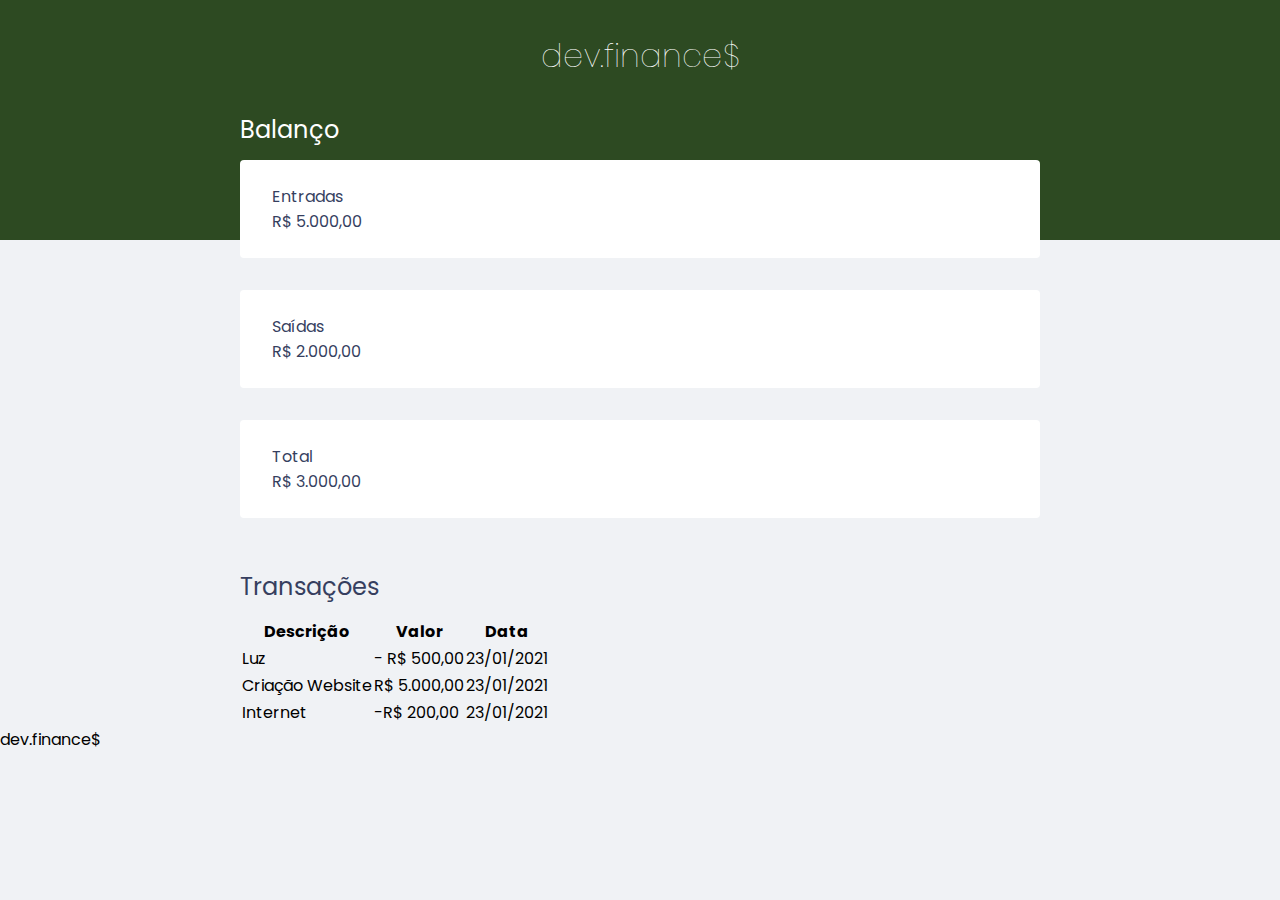
==== index.html @ 401a4772 "first commit" ====
<!DOCTYPE html>
<html lang="pt-br">

<head>
    <meta charset="UTF-8">
    <meta name="viewport" content="width=device-width, initial-scale=1.0">
    <title>dev.finance$</title>
    <link rel="stylesheet" href="./style.css">
    <link rel="preconnect" href="https://fonts.gstatic.com">
    <link href="https://fonts.googleapis.com/css2?family=Poppins:ital,wght@0,100;0,400;0,700;1,100;1,400;1,700&display=swap" rel="stylesheet">
</head>

<body>
    <header>
        <h1 id="logo">dev.finance$</h1>
    </header>


    <main class="container">
        <section id="balance">
            <h2>Balanço</h2>

            <div class="card">
                <h3>Entradas</h3>
                <p>R$ 5.000,00</p>
            </div>

            <div class="card">
                <h3>Saídas</h3>
                <p>R$ 2.000,00</p>
            </div>

            <div class="card total">
                <h3>Total</h3>
                <p>R$ 3.000,00</p>
            </div>

        </section>

        <section id="transaction">
            <h2>Transações</h2>
            <table id="data-table">
                <thead>
                    <tr>
                        <th>Descrição</th>
                        <th>Valor</th>
                        <th>Data</th>
                    </tr>
                </thead>
                <tbody>
                    <tr>

                        <td class="description">Luz</td>
                        <td class="expense">- R$ 500,00</td>
                        <td class="date">23/01/2021</td>
                    </tr>

                    <tr>
                        <td class="description">Criação Website</td>
                        <td class="income">R$ 5.000,00</td>
                        <td class="date">23/01/2021</td>
                    </tr>

                    <tr>
                        <td class="description">Internet</td>
                        <td class="expense">-R$ 200,00</td>
                        <td class="date">23/01/2021</td>
                    </tr>
                </tbody>
            </table>
        </section>
    </main>



    <footer>
        <p>dev.finance$</p>
    </footer>
</body>

</html>
---- style.css ----
/*=========Global====*/

:root {
    --dark-blue: #363f5f;
}
* {
    margin: 0;
    padding: 0;
    box-sizing: border-box;
}


body {
    background: #f0f2f5;
    font-family: 'Poppins', sans-serif;
}


.container {
    width: min(90vw, 800px);
    margin: auto;
}

/*====Titles====*/

h2 {
    margin-top: 3.2rem;
    margin-bottom: 0.8rem;
    color: var(--dark-blue);

    font-weight: normal;
}


/*====Header====*/

header {
    background: #2d4a22;
    padding: 2rem 0 10rem;
    text-align: center;
}

#logo {
    color: #fff;
    font-weight: 100;
}


/*====Balance====*/
#balance  {
    margin-top: -8rem;
}

#balance h2 {
    color: white;
    margin-top: 0;
}

/*==== Cards ====*/
.card {
    background: white;
    padding: 1.5rem 2rem;
    border-radius: 0.25rem;

    margin-bottom: 2rem;

    color: var(--dark-blue);
}

.card h3 {
    font-weight: normal;
    font-size: 1rem;
}
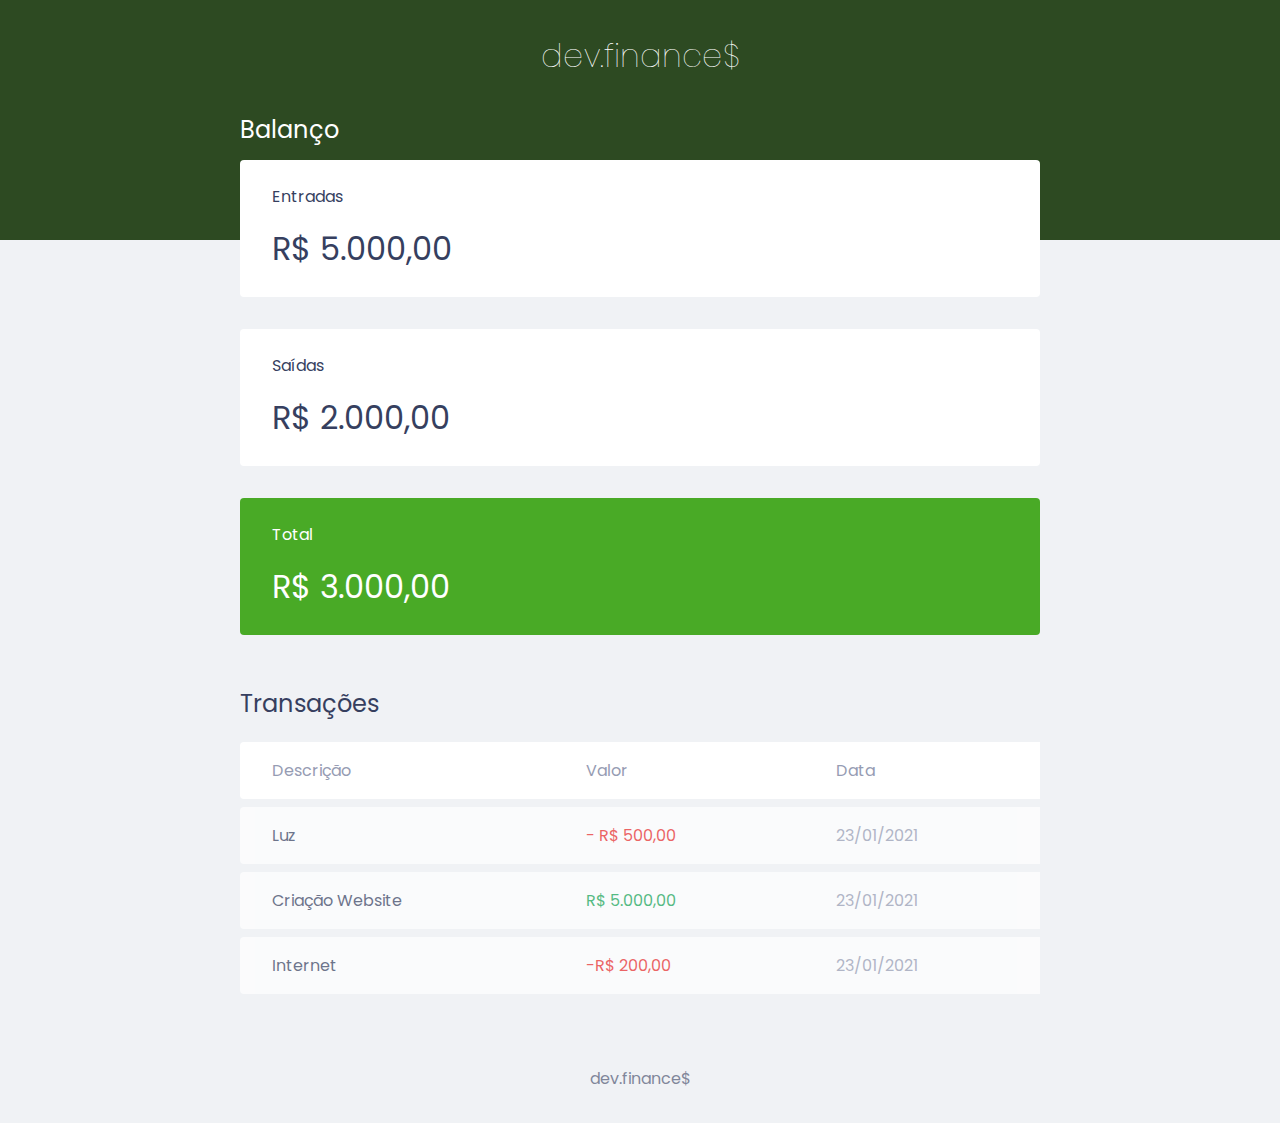
==== commit 4dff1ab6: "first commit" ====
--- a/index.html
+++ b/index.html
@@ -7,7 +7,9 @@
     <title>dev.finance$</title>
     <link rel="stylesheet" href="./style.css">
     <link rel="preconnect" href="https://fonts.gstatic.com">
-    <link href="https://fonts.googleapis.com/css2?family=Poppins:ital,wght@0,100;0,400;0,700;1,100;1,400;1,700&display=swap" rel="stylesheet">
+    <link
+        href="https://fonts.googleapis.com/css2?family=Poppins:ital,wght@0,100;0,400;0,700;1,100;1,400;1,700&display=swap"
+        rel="stylesheet">
 </head>
 
 <body>
--- a/style.css
+++ b/style.css
@@ -71,4 +71,74 @@
 .card h3 {
     font-weight: normal;
     font-size: 1rem;
+}
+
+.card p {
+    font-size: 2rem;
+    line-height: 3rem;
+
+    margin-top: 1rem;
+}
+
+.card.total {
+    background: #49aa26;
+    color: white;
+}
+
+/*==== Table ====*/
+
+#data-table {
+    width: 100%;
+    border-spacing: 0 0.5rem;
+    color: #969cb3;
+}
+
+table thead tr th:first-child,
+table tbody tr td:first-child {
+    border-radius: 0.25rem 0 0 0.25rem;
+}
+
+table thead th {
+    background: white;
+
+    font-weight: normal;
+    padding: 1rem 2rem;
+
+    text-align: left;
+}
+
+table tbody tr {
+    opacity: 0.7;
+}
+
+table tbody tr:hover {
+    opacity: 1;
+}
+
+table tbody td {
+    background: white;
+    padding: 1rem 2rem;
+}
+
+td.description {
+    color: var(--dark-blue);
+}
+
+td.income {
+    color: #12a454;
+}
+
+td.expense {
+    color: #e92929;
+}
+
+
+/*==== Footer ====*/
+
+footer {
+    text-align: center;
+    padding: 4rem 0 2rem;
+    color: var(--dark-blue);
+
+    opacity: 0.6;
 }